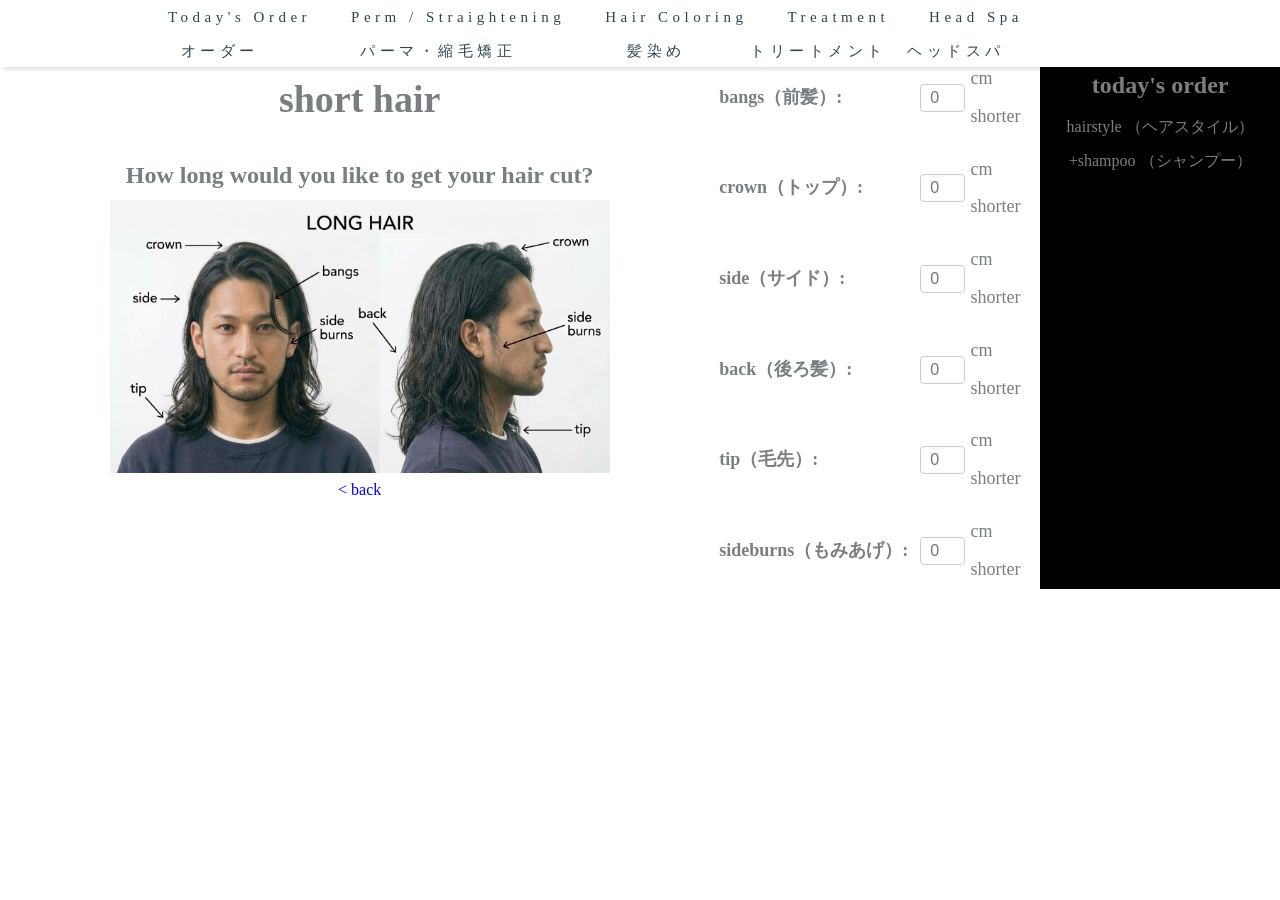
==== hairsalon-translator/longman.html @ 7ba04737 "retry 1回目うまく上がらなかった" ====
<!DOCTYPE html>
<html lang="ja">
<head>
  <meta charset="UTF-8">
  <title>Today's Order</title>
  <link rel="stylesheet" href="style.css">
  <link rel="stylesheet" href="icomoon/style.css">
  <script src="https://code.jquery.com/jquery-1.11.1.min.js"></script>
  <script>
    $(function () {
      $('.menu-btn').click(function () {
        $('.header-nav').toggleClass('open');
      });

      $('.header-nav a').click(function () {
        $('.header-nav').toggleClass('open');
      });
    });
  </script>
</head>

<body>
  <header>
    <div class="inner">
      <h1 class="logo"><span class="icon-logo"></span></h1>
      <button type="button" class="menu-btn">menu</button>

      <nav class="header-nav">
        <ul>
          <li><a href="index.html">Today's Order<br>オーダー</a></li>
          <li><a href="perm-straightening/index.html">Perm / Straightening<br>パーマ・縮毛矯正</a></li>
          <li><a href="hair coloring/index.html">Hair Coloring<br>髪染め</a></li>
          <li><a href="treatment/index.html">Treatment<br>トリートメント</a></li>
          <li><a href="head spa/index.html">Head Spa<br>ヘッドスパ</a></li>
        </ul>
      </nav>
    </div>
  </header>

  <main>
    <div id="kv"></div>

    <section id="main">
      <div class="menu">
        <h1>short hair</h1>
        <div class="parts">
          <h2 class="lead">How long would you like to get your hair cut?</h2>
              <div class="parts-wrap">
                  <img src="images/longmparts.jpg" alt="shortfparts">
               </div>

               <!-- ★ここに「戻るボタン」を移動させる -->
        <div class="back-link-wrap">
          <a href="javascript:history.back();" class="back-btn">&lt; back</a>
        </div>

        </div>
      </div>
      <div class="length-input-group">
  <div class="length-input-item">
    <span class="label-text">bangs（前髪）:</span>
    <input type="number" name="bangs_length" min="0" max="50" step="0.5" placeholder="0">
    <span class="unit-text">cm shorter</span>
  </div>

  <div class="length-input-item">
    <span class="label-text">crown（トップ）:</span>
    <input type="number" name="crown_length" min="0" max="50" step="0.5" placeholder="0">
    <span class="unit-text">cm shorter</span>
  </div>

  <div class="length-input-item">
    <span class="label-text">side（サイド）:</span>
    <input type="number" name="side_length" min="0" max="50" step="0.5" placeholder="0">
    <span class="unit-text">cm shorter</span>
  </div>

  <div class="length-input-item">
    <span class="label-text">back（後ろ髪）:</span>
    <input type="number" name="back_length" min="0" max="50" step="0.5" placeholder="0">
    <span class="unit-text">cm shorter</span>
  </div>

  <div class="length-input-item">
    <span class="label-text">tip（毛先）:</span>
    <input type="number" name="nape_length" min="0" max="50" step="0.5" placeholder="0">
    <span class="unit-text">cm shorter</span>
  </div>

  <div class="length-input-item">
    <span class="label-text">sideburns（もみあげ）:</span>
    <input type="number" name="sideburns_length" min="0" max="50" step="0.5" placeholder="0">
    <span class="unit-text">cm shorter</span>
  </div>
</div>
      </div>
      <div class="order">
        <div>
         <h2>today's order</h2>
         <a>hairstyle （ヘアスタイル）</a>
         </div>
         <div><a>+shampoo （シャンプー）</a>
       </div>
      </div>
    </section>
  </main>
</body>
</html>
---- hairsalon-translator/style.css ----
@charset "UTF-8";

html {
  margin: 0;
  padding: 0;
  font-size: 62.5%;
}

body {
  margin: 0;
  padding: 0;
  font-family: 'Noto Serif JP', serif;
  font-size: 1.6rem;
  line-height: 2.1;
  color: #797e81;
  text-align: center;
}

a {
  text-decoration: none;
}

h1, h2 {
  font-weight: 600;
  margin: 0;
  padding: 0;
}

ul {
  margin: 0;
  padding: 0;
}

ul li {
  list-style: none;
}

.inner {
  width: 1024px;
  margin: 0 auto;
}

section {
  position: relative;
  background: #fff;
}

section h1 {
  font-size: 3.8rem;
  margin: 0 0 10px;
}

.instruction {
  font-size: 1.3rem;
  margin: 10px 0;
  letter-spacing: 0.1em;
  color: #797e81;
}

#main {
  display: flex;
  margin-top: 60px;
}

.menu {
  width: 75%;
}

.other-hairstyles {
  padding-bottom: 30px; 
  margin-bottom: 30px; 
  border-bottom: 1px solid #e0e0e0; 
}

.order {
  width: 25%;
  min-height: 500px;
  background-color: black;
}

.menu-item-check {
  display: flex;
  flex-direction: row; /* 横並びにする */
  justify-content: space-around; /* 左右のバランスを整える（お好みで center や space-between に変更可） */
  flex-wrap: wrap; /* スマホなどで幅が足りなくなったときに綺麗に折り返す */
  gap: 20px; /* パーマと縮毛矯正の間の隙間 */
  padding-bottom: 30px; 
  margin-bottom: 30px; 
  border-bottom: 1px solid #e0e0e0; 
}

.menu-item-check .menu-option {
  display: flex;
  flex-direction: column;
  align-items: center;
  text-align: center;
}

.menu-item-check img {
  max-width: 300px; /* 写真の最大サイズ（お好みで調整してください） */
  width: 100%;      /* 画面が狭くなったら自動で縮小 */
  height: auto;     /* 縦横比を維持 */
  display: block;
  margin-top: 8px;  /* 文字と写真の間の余白 */
}

.coloring-menu {
  display: flex;
  flex-wrap: wrap;       /* 画面が狭い時に折り返す */
  align-items: flex-start; /* 上揃えにする */
  justify-content: center;
  width: 100%;
  gap: 30px;             /* 左右のブロックの間隔 */
  margin: 30px 0;
  padding-bottom: 30px; 
  border-bottom: 1px solid #e0e0e0; /* 下部の区切り線 */
}

/* 左側：Hair Coloring のグループ */
.coloring-left-group {
  display: flex;
  flex-direction: column;
  align-items: center;
  flex: 1;               /* 柔軟に幅を取る */
  min-width: 250px;
}

.colormenu {
  display: flex;
  flex-direction: column; 
  gap: 15px;             
  align-items: flex-start; 
}

.colors {
  display: flex;
  flex-wrap: wrap;       
  justify-content: center; 
  gap: 15px;             
  flex: 1.5;        
  min-width: 280px;
  
  padding-left: 30px; 
  border-left: 1px solid #e0e0e0; 
}

.colors label {
  display: inline-block;
  text-align: center;
}

.comment-container-item {
  list-style: none;
  margin-top: 40px;
  padding-top: 30px;
  border-top: 1px solid #e0e0e0; /* 他のメニューと同じような区切り線を入れる場合 */
}

.comment-container {
  max-width: 100%; /* メニューの幅いっぱいに合わせる場合 */
  margin: 0 auto;
  padding: 24px;
  background-color: #f9f9f9;
  border-radius: 8px;
  box-shadow: 0 2px 4px rgba(0, 0, 0, 0.05);
  font-family: sans-serif;
  text-align: left; /* テキストエリア内や文字を左寄せにしたい場合 */
}

/* フォームのグループ */
.form-group {
  margin-bottom: 16px;
}

/* ラベルのスタイル */
.form-group label {
  display: block;
  margin-bottom: 6px;
  font-weight: bold;
  font-size: 0.9rem;
  color: #555;
}

/* 必須マーク */
.required {
  background-color: #ff4d4f;
  color: #fff;
  font-size: 0.75rem;
  padding: 2px 6px;
  border-radius: 4px;
  margin-left: 4px;
}

/* 入力フィールド・テキストエリア共通 */
input[type="text"],
textarea {
  width: 100%;
  padding: 10px 12px;
  border: 1px solid #ccc;
  border-radius: 4px;
  font-size: 1rem;
  box-sizing: border-box; /* paddingを含めた幅を100%にする */
  transition: border-color 0.2s;
}

/* フォーカス時のデザイン */
input[type="text"]:focus,
textarea:focus {
  outline: none;
  border-color: #0066cc;
  box-shadow: 0 0 0 3px rgba(0, 102, 204, 0.1);
}

/* テキストエリア特有の設定（ユーザーによるサイズ変更を縦方向のみに限定） */
textarea {
  resize: vertical;
}

header {
  width: 100%;
  position: fixed;
  top: 0;
  z-index: 15;
  background: white;
  box-shadow: 0 6px 3px -3px rgba(0, 0, 0, 0.1);
  text-align: center;
}

header ul {
  display: flex;
}

header a {
  font-size: 1.5rem;
  color: #2e4551;
  margin: 0 0 0 40px;
  letter-spacing: 0.3em;
}

header a:hover {
  color: orange;
  font-weight: 600;
}

header .logo {
  color: #2e4551;
  font-size: 8rem;
}

#kv {
  width: 100%;
  height: 712px;
  position: fixed;
  top: 100px;
  background: url(./images/kv.png) no-repeat center top / cover;
}

header .menu-btn {
  display: none;
}

.length-input-group {
  display: flex;
  flex-direction: column;
  gap: 15px;
  text-align: left;
}

.length-input-item {
  display: flex;
  align-items: center;
  font-size: 1.8rem;
  color: #797e81;
}

/* 一番長い「sideburns（もみあげ）:」に合わせてラベル幅を設定 */
.length-input-item .label-text {
  display: inline-block;
  width: 220px; 
  font-weight: bold;
}

.length-input-item .parenthesis {
  margin: 0 4px;
}

/* コンパクトな数値入力ボックス */
.length-input-item input[type="number"] {
  width: 45px;          /* 幅をコンパクトに維持 */
  padding: 4px 2px;
  font-size: 1.6rem;
  text-align: center;   /* 数字を中央に表示 */
  border: 1px solid #ccc;
  border-radius: 4px;
  box-sizing: border-box;
}

/* スピンボタン（上下矢印）の表示調整（画面をすっきりさせる設定） */
.length-input-item input[type="number"]::-webkit-inner-spin-button,
.length-input-item input[type="number"]::-webkit-outer-spin-button {
  margin: 0;
}

/* 入力枠フォーカス時 */
.length-input-item input[type="number"]:focus {
  outline: none;
  border-color: #0066cc;
  box-shadow: 0 0 0 2px rgba(0, 102, 204, 0.1);
}

.length-input-item .unit-text {
  margin-left: 6px;
}

@media screen and (max-width: 414px) {
  .inner {
    width: 94%;
    margin: 0 auto;
  }

  header .inner {
    height: 80px;
  }

  header .logo {
    font-size: 6rem;
    width: 100%;
    text-align: center;
  }

  header .menu-btn {
    display: block;
    position: absolute;
    right: 3%;
    top: 10px;
    padding: 0;
    width: 34px;
    height: 34px;
    line-height: 32px;
    text-align: center;
    border: 1px solid #666;
    background: transparent;
    border-radius: 50%;
  }

  .menu-btn:focus {
    outline: none;
  }

  header .header-nav {
    width: 250px;
    position: fixed;
    display: block;
    top: 80px;
    right: 0;
    z-index: 1000;
    background: rgba(255, 255, 255, 0.8);
    transition: all 0.2s;
    transform: translate(250px);
  }

  header .header-nav.open {
    transform: translate(0);
  }

  header .header-nav ul {
    display: block;
  }

  header .header-nav li a {
    display: block;
    width: 100%;
    padding: 0 10px;
    height: 30px;
    line-height: 30px;
    box-sizing: border-box;
    margin: 0;
  }

  section h1 {
    font-size: 2.7rem;
    line-height: 1.5;
  }

  #kv {
    top: 80px;
    height: 300px;
  }
}

/* cut & shampoo 写真：3列 × 2行 */
.cut-shampoo-photos {
  display: grid;
  grid-template-columns: repeat(3, 1fr);
  gap: 10px;
  margin: 20px 0 30px;
}

.cut-shampoo-photos img {
  display: block;
  width: 100%;
  height: auto;
}

.parts-wrap img {
  width: 100%;       /* 親要素の幅いっぱいに広げる */
  max-width: 500px;  /* ★幅の上限（数値を小さくすると画像も小さくなります） */
  height: auto;      /* 縦横比を維持 */
  display: block;
  margin: 0 auto;    /* 中央寄せしたい場合 */
}
  

@media screen and (max-width: 414px) {
  .cut-shampoo-photos {
    grid-template-columns: repeat(2, 1fr);
    gap: 8px;
  }
}


/* other hairstyles */
.other-hairstyles {
  display: block;
  margin: 20px auto 30px;
  font-size: 1.6rem;
  color: #2e4551;
  letter-spacing: 0.1em;
}

.other-hairstyles:hover {
  color: orange;
  font-weight: 600;
}

@media screen and (max-width: 768px) {
  .colors {
    padding-left: 0;
    border-left: none;        /* スマホでは縦線を消す */
    border-top: 1px solid #e0e0e0; /* 代わりに上部に薄い横線を入れる */
    padding-top: 20px;
    margin-top: 10px;
  }
}

/* index2 / parts 写真 */
#kv .cut-shampoo-photos {
  display: block;
  width: 300px;
  max-width: 100%;
  margin: 20px auto 30px;
}

#kv .cut-shampoo-photos img {
  display: block;
  width: 100%;
  height: auto;
}

/* partsページでは #kv を写真の大きさに合わせる */
#kv:has(.cut-shampoo-photos) {
  position: static;
  width: 100%;
  height: auto;
  min-height: 0;
  background: none;
  margin-top: 100px;
  padding: 0;
}

@media screen and (max-width: 414px) {
  #kv:has(.cut-shampoo-photos) {
    margin-top: 80px;
  }

  #kv .cut-shampoo-photos {
    width: 94%;
    max-width: 300px;
  }
}
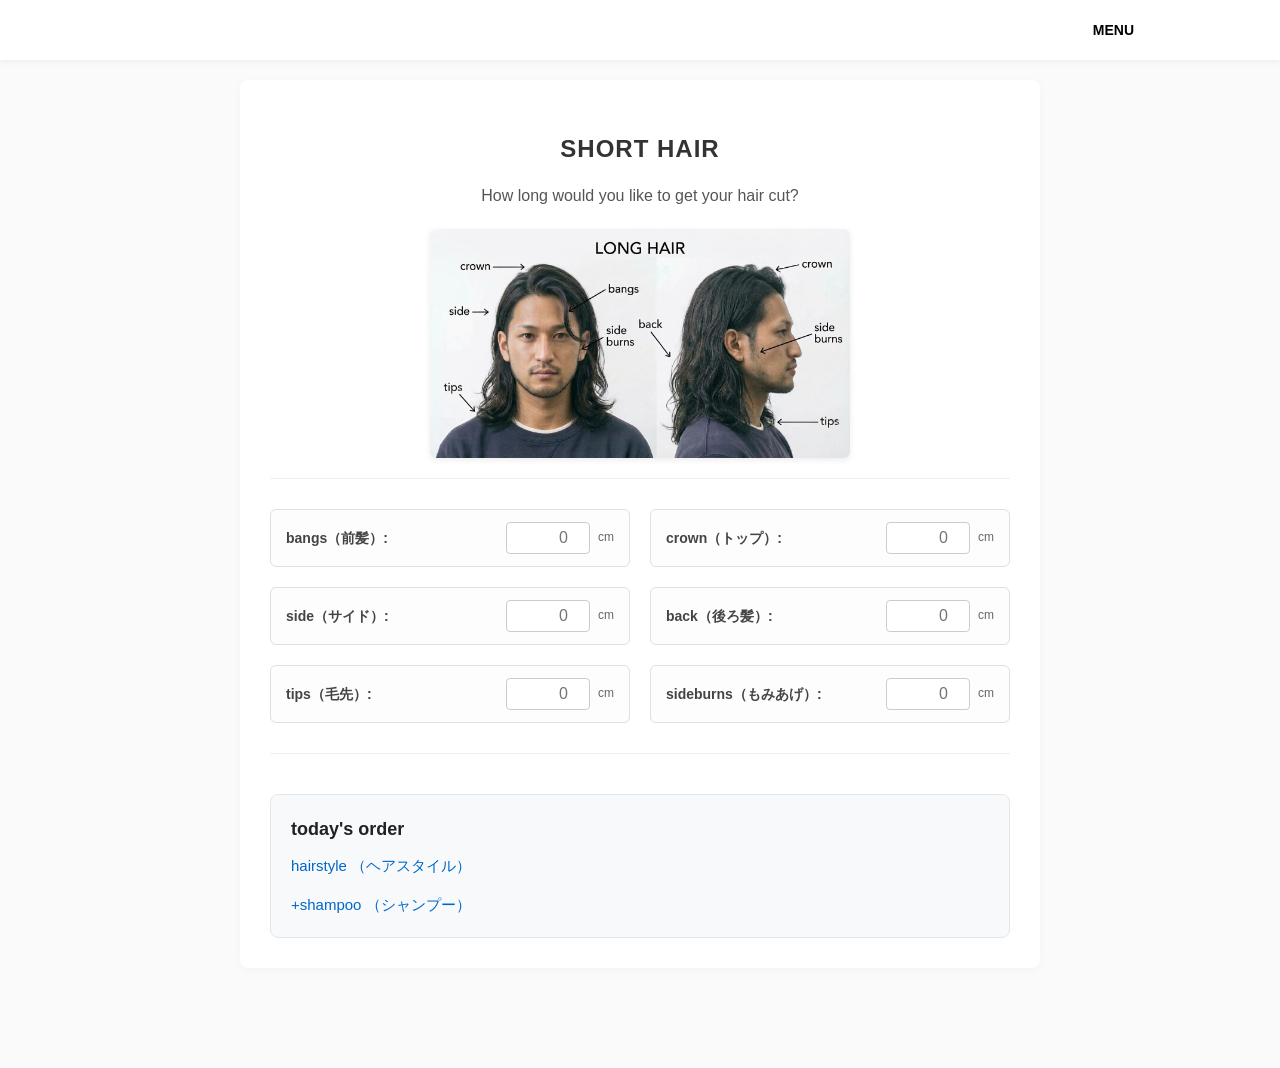
==== commit c45fc5af: "version3 9/26" ====
--- a/hairsalon-translator/longman.html
+++ b/hairsalon-translator/longman.html
@@ -41,68 +41,71 @@
     <div id="kv"></div>
 
     <section id="main">
+      <!-- ▼ メニューと入力欄をまとめた全体の左側エリア -->
       <div class="menu">
-        <h1>short hair</h1>
+        <h1>short hair</h1> <!-- ※各ページの髪型・長さに合わせて書き換えてください -->
+        
         <div class="parts">
           <h2 class="lead">How long would you like to get your hair cut?</h2>
-              <div class="parts-wrap">
-                  <img src="images/longmparts.jpg" alt="shortfparts">
-               </div>
+          
+          <!-- 写真のサイズを整えるパーツ -->
+          <div class="parts-wrap">
+            <img src="images/longmparts.jpg" alt="longmparts"> <!-- ※各ページの写真パスに合わせる -->
+          </div>
 
-               <!-- ★ここに「戻るボタン」を移動させる -->
-        <div class="back-link-wrap">
-          <a href="javascript:history.back();" class="back-btn">&lt; back</a>
+        <!-- ▼ 長さの入力欄（.menu の中に入れることで綺麗に配置されます） -->
+        <div class="length-input-group">
+          <div class="length-input-item">
+            <span class="label-text">bangs（前髪）:</span>
+            <input type="number" name="bangs_length" min="-50" max="50" step="1" placeholder="0">
+            <span class="unit-text">cm</span>
+          </div>
+
+          <div class="length-input-item">
+            <span class="label-text">crown（トップ）:</span>
+            <input type="number" name="crown_length" min="-50" max="50" step="1" placeholder="0">
+            <span class="unit-text">cm</span>
+          </div>
+
+          <div class="length-input-item">
+            <span class="label-text">side（サイド）:</span>
+            <input type="number" name="side_length" min="-50" max="50" step="1" placeholder="0">
+            <span class="unit-text">cm</span>
+          </div>
+
+          <div class="length-input-item">
+            <span class="label-text">back（後ろ髪）:</span>
+            <input type="number" name="back_length" min="-50" max="50" step="1" placeholder="0">
+            <span class="unit-text">cm</span>
+          </div>
+
+          <div class="length-input-item">
+            <span class="label-text">tips（毛先）:</span>
+            <input type="number" name="nape_length" min="-50" max="50" step="1" placeholder="0">
+            <span class="unit-text">cm</span>
+          </div>
+
+          <div class="length-input-item">
+            <span class="label-text">sideburns（もみあげ）:</span>
+            <input type="number" name="sideburns_length" min="0" max="50" step="1" placeholder="0">
+            <span class="unit-text">cm</span>
+          </div>
         </div>
 
+      </div> <!-- /.menu の閉じタグ -->
+
+      <!-- ▼ 右側のオーダー確認エリア -->
+      <div class="order">
+        <div>
+          <h2>today's order</h2>
+          <a>hairstyle （ヘアスタイル）</a>
+        </div>
+        <div>
+          <a>+shampoo （シャンプー）</a>
         </div>
       </div>
-      <div class="length-input-group">
-  <div class="length-input-item">
-    <span class="label-text">bangs（前髪）:</span>
-    <input type="number" name="bangs_length" min="0" max="50" step="0.5" placeholder="0">
-    <span class="unit-text">cm shorter</span>
-  </div>
 
-  <div class="length-input-item">
-    <span class="label-text">crown（トップ）:</span>
-    <input type="number" name="crown_length" min="0" max="50" step="0.5" placeholder="0">
-    <span class="unit-text">cm shorter</span>
-  </div>
-
-  <div class="length-input-item">
-    <span class="label-text">side（サイド）:</span>
-    <input type="number" name="side_length" min="0" max="50" step="0.5" placeholder="0">
-    <span class="unit-text">cm shorter</span>
-  </div>
-
-  <div class="length-input-item">
-    <span class="label-text">back（後ろ髪）:</span>
-    <input type="number" name="back_length" min="0" max="50" step="0.5" placeholder="0">
-    <span class="unit-text">cm shorter</span>
-  </div>
-
-  <div class="length-input-item">
-    <span class="label-text">tip（毛先）:</span>
-    <input type="number" name="nape_length" min="0" max="50" step="0.5" placeholder="0">
-    <span class="unit-text">cm shorter</span>
-  </div>
-
-  <div class="length-input-item">
-    <span class="label-text">sideburns（もみあげ）:</span>
-    <input type="number" name="sideburns_length" min="0" max="50" step="0.5" placeholder="0">
-    <span class="unit-text">cm shorter</span>
-  </div>
-</div>
-      </div>
-      <div class="order">
-        <div>
-         <h2>today's order</h2>
-         <a>hairstyle （ヘアスタイル）</a>
-         </div>
-         <div><a>+shampoo （シャンプー）</a>
-       </div>
-      </div>
     </section>
   </main>
 </body>
-</html>
+</html>
--- a/hairsalon-translator/style.css
+++ b/hairsalon-translator/style.css
@@ -1,481 +1,530 @@
-@charset "UTF-8";
-
-html {
-  margin: 0;
-  padding: 0;
-  font-size: 62.5%;
-}
-
+@charset "utf-8";
+
+/* ==========================================================
+Base Styles & Reset
+========================================================== */
 body {
   margin: 0;
   padding: 0;
-  font-family: 'Noto Serif JP', serif;
-  font-size: 1.6rem;
-  line-height: 2.1;
-  color: #797e81;
-  text-align: center;
+  font-family: "Helvetica Neue", Arial, "Hiragino Kaku Gothic ProN", "Hiragino Sans", Meiryo, sans-serif;
+  color: #333;
+  background-color: #fafafa;
+  line-height: 1.6;
 }
 
 a {
   text-decoration: none;
-}
-
-h1, h2 {
-  font-weight: 600;
-  margin: 0;
-  padding: 0;
+  color: inherit;
 }
 
 ul {
   margin: 0;
   padding: 0;
-}
-
-ul li {
   list-style: none;
 }
 
-.inner {
-  width: 1024px;
-  margin: 0 auto;
-}
-
-section {
-  position: relative;
-  background: #fff;
-}
-
-section h1 {
-  font-size: 3.8rem;
-  margin: 0 0 10px;
-}
-
-.instruction {
-  font-size: 1.3rem;
-  margin: 10px 0;
-  letter-spacing: 0.1em;
-  color: #797e81;
-}
-
-#main {
-  display: flex;
-  margin-top: 60px;
-}
-
-.menu {
-  width: 75%;
-}
-
-.other-hairstyles {
-  padding-bottom: 30px; 
-  margin-bottom: 30px; 
-  border-bottom: 1px solid #e0e0e0; 
-}
-
-.order {
-  width: 25%;
-  min-height: 500px;
-  background-color: black;
-}
-
-.menu-item-check {
-  display: flex;
-  flex-direction: row; /* 横並びにする */
-  justify-content: space-around; /* 左右のバランスを整える（お好みで center や space-between に変更可） */
-  flex-wrap: wrap; /* スマホなどで幅が足りなくなったときに綺麗に折り返す */
-  gap: 20px; /* パーマと縮毛矯正の間の隙間 */
-  padding-bottom: 30px; 
-  margin-bottom: 30px; 
-  border-bottom: 1px solid #e0e0e0; 
-}
-
-.menu-item-check .menu-option {
-  display: flex;
-  flex-direction: column;
-  align-items: center;
-  text-align: center;
-}
-
-.menu-item-check img {
-  max-width: 300px; /* 写真の最大サイズ（お好みで調整してください） */
-  width: 100%;      /* 画面が狭くなったら自動で縮小 */
-  height: auto;     /* 縦横比を維持 */
-  display: block;
-  margin-top: 8px;  /* 文字と写真の間の余白 */
-}
-
-.coloring-menu {
-  display: flex;
-  flex-wrap: wrap;       /* 画面が狭い時に折り返す */
-  align-items: flex-start; /* 上揃えにする */
-  justify-content: center;
-  width: 100%;
-  gap: 30px;             /* 左右のブロックの間隔 */
-  margin: 30px 0;
-  padding-bottom: 30px; 
-  border-bottom: 1px solid #e0e0e0; /* 下部の区切り線 */
-}
-
-/* 左側：Hair Coloring のグループ */
-.coloring-left-group {
-  display: flex;
-  flex-direction: column;
-  align-items: center;
-  flex: 1;               /* 柔軟に幅を取る */
-  min-width: 250px;
-}
-
-.colormenu {
-  display: flex;
-  flex-direction: column; 
-  gap: 15px;             
-  align-items: flex-start; 
-}
-
-.colors {
-  display: flex;
-  flex-wrap: wrap;       
-  justify-content: center; 
-  gap: 15px;             
-  flex: 1.5;        
-  min-width: 280px;
-  
-  padding-left: 30px; 
-  border-left: 1px solid #e0e0e0; 
-}
-
-.colors label {
-  display: inline-block;
-  text-align: center;
-}
-
-.comment-container-item {
-  list-style: none;
-  margin-top: 40px;
-  padding-top: 30px;
-  border-top: 1px solid #e0e0e0; /* 他のメニューと同じような区切り線を入れる場合 */
-}
-
-.comment-container {
-  max-width: 100%; /* メニューの幅いっぱいに合わせる場合 */
-  margin: 0 auto;
-  padding: 24px;
-  background-color: #f9f9f9;
-  border-radius: 8px;
-  box-shadow: 0 2px 4px rgba(0, 0, 0, 0.05);
-  font-family: sans-serif;
-  text-align: left; /* テキストエリア内や文字を左寄せにしたい場合 */
-}
-
-/* フォームのグループ */
-.form-group {
-  margin-bottom: 16px;
-}
-
-/* ラベルのスタイル */
-.form-group label {
-  display: block;
-  margin-bottom: 6px;
-  font-weight: bold;
-  font-size: 0.9rem;
-  color: #555;
-}
-
-/* 必須マーク */
-.required {
-  background-color: #ff4d4f;
-  color: #fff;
-  font-size: 0.75rem;
-  padding: 2px 6px;
-  border-radius: 4px;
-  margin-left: 4px;
-}
-
-/* 入力フィールド・テキストエリア共通 */
-input[type="text"],
-textarea {
-  width: 100%;
-  padding: 10px 12px;
-  border: 1px solid #ccc;
-  border-radius: 4px;
-  font-size: 1rem;
-  box-sizing: border-box; /* paddingを含めた幅を100%にする */
-  transition: border-color 0.2s;
-}
-
-/* フォーカス時のデザイン */
-input[type="text"]:focus,
-textarea:focus {
-  outline: none;
-  border-color: #0066cc;
-  box-shadow: 0 0 0 3px rgba(0, 102, 204, 0.1);
-}
-
-/* テキストエリア特有の設定（ユーザーによるサイズ変更を縦方向のみに限定） */
-textarea {
-  resize: vertical;
-}
-
+img {
+  max-width: 100%;
+  height: auto;
+  vertical-align: bottom;
+}
+
+/* ==========================================================
+Header
+========================================================== */
 header {
   width: 100%;
+  height: 60px;
   position: fixed;
   top: 0;
-  z-index: 15;
-  background: white;
-  box-shadow: 0 6px 3px -3px rgba(0, 0, 0, 0.1);
+  left: 0;
+  background: #fff;
+  box-shadow: 0 2px 5px rgba(0,0,0,0.05);
+  z-index: 100;
+}
+
+header .inner {
+  max-width: 1000px;
+  margin: 0 auto;
+  display: flex;
+  justify-content: space-between;
+  align-items: center;
+  height: 100%;
+  padding: 0 20px;
+}
+
+.logo {
+  font-size: 24px;
+  margin: 0;
+}
+
+.menu-btn {
+  background: none;
+  border: none;
+  font-size: 14px;
+  cursor: pointer;
+  text-transform: uppercase;
+  font-weight: bold;
+}
+
+/* Navigation Drawer */
+.header-nav {
+  position: fixed;
+  top: 60px;
+  right: -100%;
+  width: 280px;
+  height: calc(100vh - 60px);
+  background: #fff;
+  box-shadow: -2px 0 5px rgba(0,0,0,0.05);
+  transition: right 0.3s ease;
+  overflow-y: auto;
+}
+
+.header-nav.open {
+  right: 0;
+}
+
+.header-nav ul {
+  list-style: none;
+  padding: 0;
+  margin: 0;
+}
+
+.header-nav li a {
+  display: block;
+  padding: 20px;
+  color: #333;
+  text-decoration: none;
+  border-bottom: 1px solid #eee;
+  font-size: 14px;
+}
+
+.header-nav li a:hover {
+  background: #f5f5f5;
+}
+
+/* ==========================================================
+Main Layout & Content Area
+========================================================== */
+main {
+  padding-top: 50px;
+  padding-bottom: 100px;
+  max-width: 800px;
+  margin: 0 auto;
+  padding-left: 20px;
+  padding-right: 20px;
+}
+
+#kv {
+  margin-bottom: 30px;
+}
+
+#main {
+  background: #fff;
+  border-radius: 8px;
+  padding: 30px;
+  box-shadow: 0 2px 10px rgba(0,0,0,0.03);
+}
+
+.menu h1 {
+  font-size: 24px;
+  text-transform: uppercase;
+  letter-spacing: 1px;
+  margin-bottom: 15px;
   text-align: center;
 }
 
-header ul {
-  display: flex;
-}
-
-header a {
-  font-size: 1.5rem;
-  color: #2e4551;
-  margin: 0 0 0 40px;
-  letter-spacing: 0.3em;
-}
-
-header a:hover {
-  color: orange;
-  font-weight: 600;
-}
-
-header .logo {
-  color: #2e4551;
-  font-size: 8rem;
-}
-
-#kv {
-  width: 100%;
-  height: 712px;
-  position: fixed;
-  top: 100px;
-  background: url(./images/kv.png) no-repeat center top / cover;
-}
-
-header .menu-btn {
-  display: none;
-}
-
-.length-input-group {
-  display: flex;
-  flex-direction: column;
-  gap: 15px;
-  text-align: left;
-}
-
-.length-input-item {
-  display: flex;
-  align-items: center;
-  font-size: 1.8rem;
-  color: #797e81;
-}
-
-/* 一番長い「sideburns（もみあげ）:」に合わせてラベル幅を設定 */
-.length-input-item .label-text {
-  display: inline-block;
-  width: 220px; 
-  font-weight: bold;
-}
-
-.length-input-item .parenthesis {
-  margin: 0 4px;
-}
-
-/* コンパクトな数値入力ボックス */
-.length-input-item input[type="number"] {
-  width: 45px;          /* 幅をコンパクトに維持 */
-  padding: 4px 2px;
-  font-size: 1.6rem;
-  text-align: center;   /* 数字を中央に表示 */
-  border: 1px solid #ccc;
-  border-radius: 4px;
-  box-sizing: border-box;
-}
-
-/* スピンボタン（上下矢印）の表示調整（画面をすっきりさせる設定） */
-.length-input-item input[type="number"]::-webkit-inner-spin-button,
-.length-input-item input[type="number"]::-webkit-outer-spin-button {
-  margin: 0;
-}
-
-/* 入力枠フォーカス時 */
-.length-input-item input[type="number"]:focus {
-  outline: none;
-  border-color: #0066cc;
-  box-shadow: 0 0 0 2px rgba(0, 102, 204, 0.1);
-}
-
-.length-input-item .unit-text {
-  margin-left: 6px;
-}
-
-@media screen and (max-width: 414px) {
-  .inner {
-    width: 94%;
-    margin: 0 auto;
-  }
-
-  header .inner {
-    height: 80px;
-  }
-
-  header .logo {
-    font-size: 6rem;
-    width: 100%;
-    text-align: center;
-  }
-
-  header .menu-btn {
-    display: block;
-    position: absolute;
-    right: 3%;
-    top: 10px;
-    padding: 0;
-    width: 34px;
-    height: 34px;
-    line-height: 32px;
-    text-align: center;
-    border: 1px solid #666;
-    background: transparent;
-    border-radius: 50%;
-  }
-
-  .menu-btn:focus {
-    outline: none;
-  }
-
-  header .header-nav {
-    width: 250px;
-    position: fixed;
-    display: block;
-    top: 80px;
-    right: 0;
-    z-index: 1000;
-    background: rgba(255, 255, 255, 0.8);
-    transition: all 0.2s;
-    transform: translate(250px);
-  }
-
-  header .header-nav.open {
-    transform: translate(0);
-  }
-
-  header .header-nav ul {
-    display: block;
-  }
-
-  header .header-nav li a {
-    display: block;
-    width: 100%;
-    padding: 0 10px;
-    height: 30px;
-    line-height: 30px;
-    box-sizing: border-box;
-    margin: 0;
-  }
-
-  section h1 {
-    font-size: 2.7rem;
-    line-height: 1.5;
-  }
-
-  #kv {
-    top: 80px;
-    height: 300px;
-  }
-}
-
-/* cut & shampoo 写真：3列 × 2行 */
+.lead {
+  font-size: 16px;
+  font-weight: 500;
+  text-align: center;
+  margin-bottom: 20px;
+  color: #555;
+}
+
+/* ==========================================================
+Inline Japanese Translations (段を崩さず、英語のすぐ後ろに表示)
+========================================================== */
+h3 span,
+h4 span,
+span.sub-jp,
+label span,
+.other-hairstyles span {
+  display: inline !important;
+  font-size: 0.9em;
+  color: #666;
+  margin-left: 4px;
+}
+
+/* ==========================================================
+Step 1: Cut & Shampoo (3列×2行・コンパクトサイズ)
+========================================================== */
 .cut-shampoo-photos {
   display: grid;
   grid-template-columns: repeat(3, 1fr);
+  gap: 12px;
+  margin: 20px 0;
+}
+
+.photo-card {
+  display: flex;
+  flex-direction: column;
+  align-items: center;
+  text-align: center;
+}
+
+.photo-card img {
+  width: 100%;
+  max-height: 140px;
+  object-fit: cover;
+  border-radius: 6px;
+  box-shadow: 0 2px 5px rgba(0,0,0,0.08);
+}
+
+.hairstyle-caption {
+  font-size: 12px;
+  color: #555;
+  margin-top: 4px;
+}
+
+/* Other Hairstyles ボタン */
+.other-hairstyles-wrap {
+  text-align: center;
+  margin: 20px 0 30px;
+}
+
+.other-hairstyles {
+  display: inline-block;
+  background-color: #0066cc;
+  color: #fff !important;
+  padding: 10px 20px;
+  border-radius: 4px;
+  font-size: 14px;
+  font-weight: bold;
+  box-shadow: 0 2px 4px rgba(0,0,0,0.1);
+  transition: background-color 0.2s;
+}
+
+.other-hairstyles span {
+  color: #e0f0ff !important;
+}
+
+.other-hairstyles:hover {
+  background-color: #004b99;
+}
+
+/* ==========================================================
+Step 2: Extra Options (Perm & Straightening 横並び)
+========================================================== */
+.perm-straightening-grid {
+  display: grid;
+  grid-template-columns: repeat(2, 1fr);
+  gap: 20px;
+  margin: 20px 0;
+  padding-bottom: 20px;
+  border-bottom: 1px solid #eee;
+}
+
+.menu-option {
+  display: flex;
+  flex-direction: column;
   gap: 10px;
-  margin: 20px 0 30px;
-}
-
-.cut-shampoo-photos img {
+}
+
+.menu-img-wrap img {
+  width: 100%;
+  max-height: 140px;
+  object-fit: cover;
+  border-radius: 6px;
+  box-shadow: 0 2px 5px rgba(0,0,0,0.08);
+}
+
+/* ==========================================================
+Hair Coloring & Select Color (左右2カラム並列)
+========================================================== */
+.coloring-menu {
+  display: grid;
+  grid-template-columns: 1fr 1fr;
+  gap: 20px;
+  align-items: start;
+  margin-top: 20px;
+  padding-top: 10px;
+}
+
+.coloring-left-group,
+.colors {
+  display: flex;
+  flex-direction: column;
+  gap: 10px;
+}
+
+.colormenu {
+  display: flex;
+  flex-direction: column;
+  gap: 8px;
+}
+
+.color-options-grid {
+  display: flex;
+  flex-direction: column;
+  gap: 6px;
+}
+    /* ▼ ロック時のスタイル追加：操作できないがテキスト選択・コピーは可能にする ▼ */
+    body.locked input,
+    body.locked textarea {
+      pointer-events: none; /* マウス操作（クリックや変更）を無効化 */
+      user-select: text;    /* テキストの選択・コピーを許可 */
+      background-color: #f5f5f5; /* ロック中と分かりやすいように薄いグレーに */
+    }
+
+    /* ▼ 選択されたヘアスタイル写真をHair Coloring枠内に表示するためのスタイル ▼ */
+    .selected-hairstyle-preview-container {
+      margin-top: 15px;
+      text-align: center;
+      display: none; /* 初期状態は非表示 */
+    }
+   
+    .selected-hairstyle-preview-container img {
+      max-width: 350px;
+      height: auto;
+      border-radius: 4px;
+      box-shadow: 0 2px 4px rgba(0,0,0,0.1);
+    }
+  
+/* ==========================================================
+Treatment & Head Spa Checkboxes
+========================================================== */
+.menu-item-check {
+  margin-top: 20px;
+  padding: 15px 0;
+  border-top: 1px solid #eee;
+}
+
+.checkbox-main-label {
+  display: flex;
+  align-items: center;
+  font-size: 16px;
+  font-weight: bold;
+  cursor: pointer;
+}
+
+.checkbox-main-label input {
+  margin-right: 10px;
+  transform: scale(1.2);
+}
+
+/* ==========================================================
+Comment Box (幅広で見やすく改善)
+========================================================== */
+.comment-container-item {
+  margin-top: 20px;
+  padding-top: 20px;
+  border-top: 1px solid #eee;
+}
+
+.comment-container {
+  width: 100%;
+}
+
+.comment-container h3 {
+  font-size: 15px;
+  margin-bottom: 10px;
+}
+
+textarea {
+  width: 100%;
+  min-height: 120px;
+  padding: 12px;
+  font-size: 14px;
+  border: 1px solid #ccc;
+  border-radius: 6px;
+  box-sizing: border-box;
+  resize: vertical;
+}
+
+/* ==========================================================
+Detail Pages Only: Photo Size & Input Grid (6 Pages用)
+========================================================== */
+.parts-wrap {
+  width: 100%;
+  max-width: 420px; 
+  margin: 0 auto 20px auto;
+  text-align: center;
+}
+
+.parts-wrap img {
+  width: 100%;
+  height: auto;
+  border-radius: 6px;
+  box-shadow: 0 2px 6px rgba(0,0,0,0.08);
+}
+
+.back-link-wrap {
+  text-align: center;
+  margin-bottom: 30px;
+}
+
+.back-btn {
+  display: inline-block;
+  padding: 8px 20px;
+  background: #eee;
+  color: #333;
+  text-decoration: none;
+  border-radius: 4px;
+  font-size: 14px;
+  transition: background 0.2s;
+}
+
+.back-btn:hover {
+  background: #ddd;
+}
+
+.length-input-group {
+  display: grid;
+  grid-template-columns: 1fr;
+  gap: 15px;
+  margin-bottom: 40px;
+  border-top: 1px solid #eee;
+  border-bottom: 1px solid #eee;
+  padding: 30px 0;
+}
+
+@media (min-width: 600px) {
+  .length-input-group {
+    grid-template-columns: repeat(2, 1fr);
+    gap: 20px;
+  }
+}
+
+.length-input-item {
+  display: flex;
+  align-items: center;
+  background: #fdfdfd;
+  border: 1px solid #e0e0e0;
+  padding: 12px 15px;
+  border-radius: 6px;
+}
+
+.length-input-item .label-text {
+  flex: 1;
+  font-size: 14px;
+  font-weight: bold;
+  color: #444;
+}
+
+.length-input-item input[type="number"] {
+  width: 70px;
+  padding: 6px;
+  font-size: 16px;
+  text-align: right;
+  border: 1px solid #ccc;
+  border-radius: 4px;
+  margin-right: 8px;
+}
+
+.length-input-item .unit-text {
+  font-size: 12px;
+  color: #666;
+  white-space: nowrap;
+}
+
+/* ==========================================================
+Order Summary Box
+========================================================== */
+.order {
+  background: #f7f9fa;
+  border: 1px solid #e1e8ed;
+  border-radius: 8px;
+  padding: 20px;
+  display: flex;
+  flex-direction: column;
+  gap: 15px;
+  margin-top: 30px;
+}
+
+.order h2 {
+  font-size: 18px;
+  text-transform: none;
+  margin: 0 0 10px 0;
+  color: #222;
+}
+
+.order div {
+  font-size: 15px;
+  color: #333;
+}
+
+.order a {
+  text-decoration: none;
+  color: #0066cc;
+  font-weight: 500;
+}
+
+.menu-section-card span,
+.menu-option span,
+.colormenu span,
+.colors span,
+.checkbox-text span,
+.comment-container h3 span,
+.other-hairstyles span,
+.order-item-main span,
+.order-item-sub span {
+  display: inline !important;
+  margin-left: 4px;
+  font-size: 0.9em;
+  color: #666;
+}
+
+/* 改行タグ（<br>）が挟まっている部分で縦になってしまうのを防ぎ、横並びの流れを維持します */
+.menu-section-card h3 br,
+.menu-option br,
+.colormenu br,
+.colors br,
+.checkbox-text br,
+.comment-container h3 br,
+.other-hairstyles br {
+  display: none; /* もしHTML側の<br>で改行されている場合は、これを適用すると横並びになります */
+}
+
+body.locked input,
+body.locked textarea {
+  pointer-events: none; /* 新たな入力をブロック */
+  user-select: text;    /* すでに書かれているテキストの選択・コピーを許可 */
+}
+
+/* ==========================================================
+   Hairstyle Catalog
+   Select Style ボタンを全カードで完全に同じ高さに揃える
+   ========================================================== */
+
+.catalog-grid {
+  align-items: stretch;
+}
+
+.catalog-item {
+  display: flex;
+  flex-direction: column;
+  height: 100%;
+}
+
+.catalog-info {
+  display: flex;
+  flex-direction: column;
+  flex: 1;
+}
+
+/* 説明文の高さを統一 */
+.catalog-desc {
+  min-height: 67px;
+  margin-bottom: 15px;
+}
+
+/* ボタンを必ずカードの一番下へ */
+.select-style-btn {
   display: block;
-  width: 100%;
-  height: auto;
-}
-
-.parts-wrap img {
-  width: 100%;       /* 親要素の幅いっぱいに広げる */
-  max-width: 500px;  /* ★幅の上限（数値を小さくすると画像も小さくなります） */
-  height: auto;      /* 縦横比を維持 */
-  display: block;
-  margin: 0 auto;    /* 中央寄せしたい場合 */
-}
-  
-
-@media screen and (max-width: 414px) {
-  .cut-shampoo-photos {
-    grid-template-columns: repeat(2, 1fr);
-    gap: 8px;
-  }
-}
-
-
-/* other hairstyles */
-.other-hairstyles {
-  display: block;
-  margin: 20px auto 30px;
-  font-size: 1.6rem;
-  color: #2e4551;
-  letter-spacing: 0.1em;
-}
-
-.other-hairstyles:hover {
-  color: orange;
-  font-weight: 600;
-}
-
-@media screen and (max-width: 768px) {
-  .colors {
-    padding-left: 0;
-    border-left: none;        /* スマホでは縦線を消す */
-    border-top: 1px solid #e0e0e0; /* 代わりに上部に薄い横線を入れる */
-    padding-top: 20px;
-    margin-top: 10px;
-  }
-}
-
-/* index2 / parts 写真 */
-#kv .cut-shampoo-photos {
-  display: block;
-  width: 300px;
-  max-width: 100%;
-  margin: 20px auto 30px;
-}
-
-#kv .cut-shampoo-photos img {
-  display: block;
-  width: 100%;
-  height: auto;
-}
-
-/* partsページでは #kv を写真の大きさに合わせる */
-#kv:has(.cut-shampoo-photos) {
-  position: static;
-  width: 100%;
-  height: auto;
-  min-height: 0;
-  background: none;
-  margin-top: 100px;
-  padding: 0;
-}
-
-@media screen and (max-width: 414px) {
-  #kv:has(.cut-shampoo-photos) {
-    margin-top: 80px;
-  }
-
-  #kv .cut-shampoo-photos {
-    width: 94%;
-    max-width: 300px;
-  }
-}
-
+  width: fit-content;
+  margin-top: auto;
+  margin-left: auto;
+  margin-right: auto;
+  box-sizing: border-box;
+}
